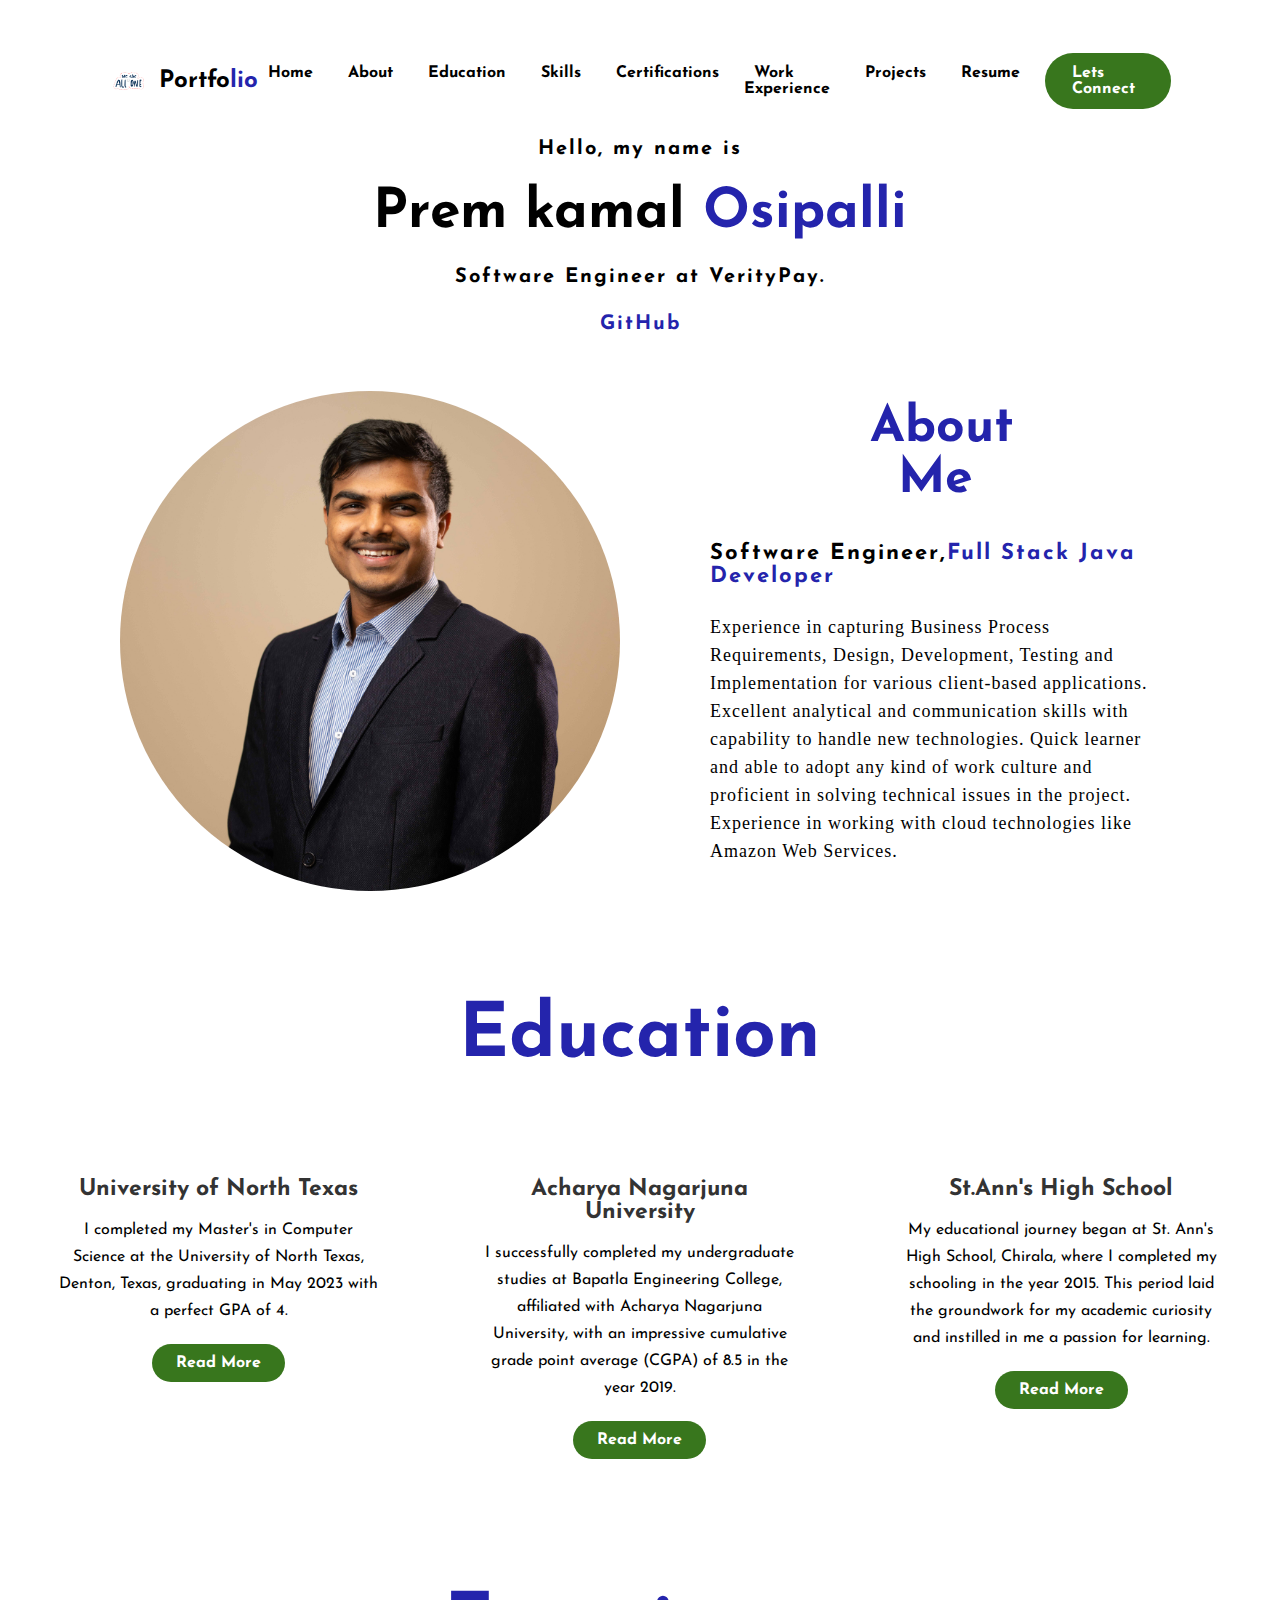
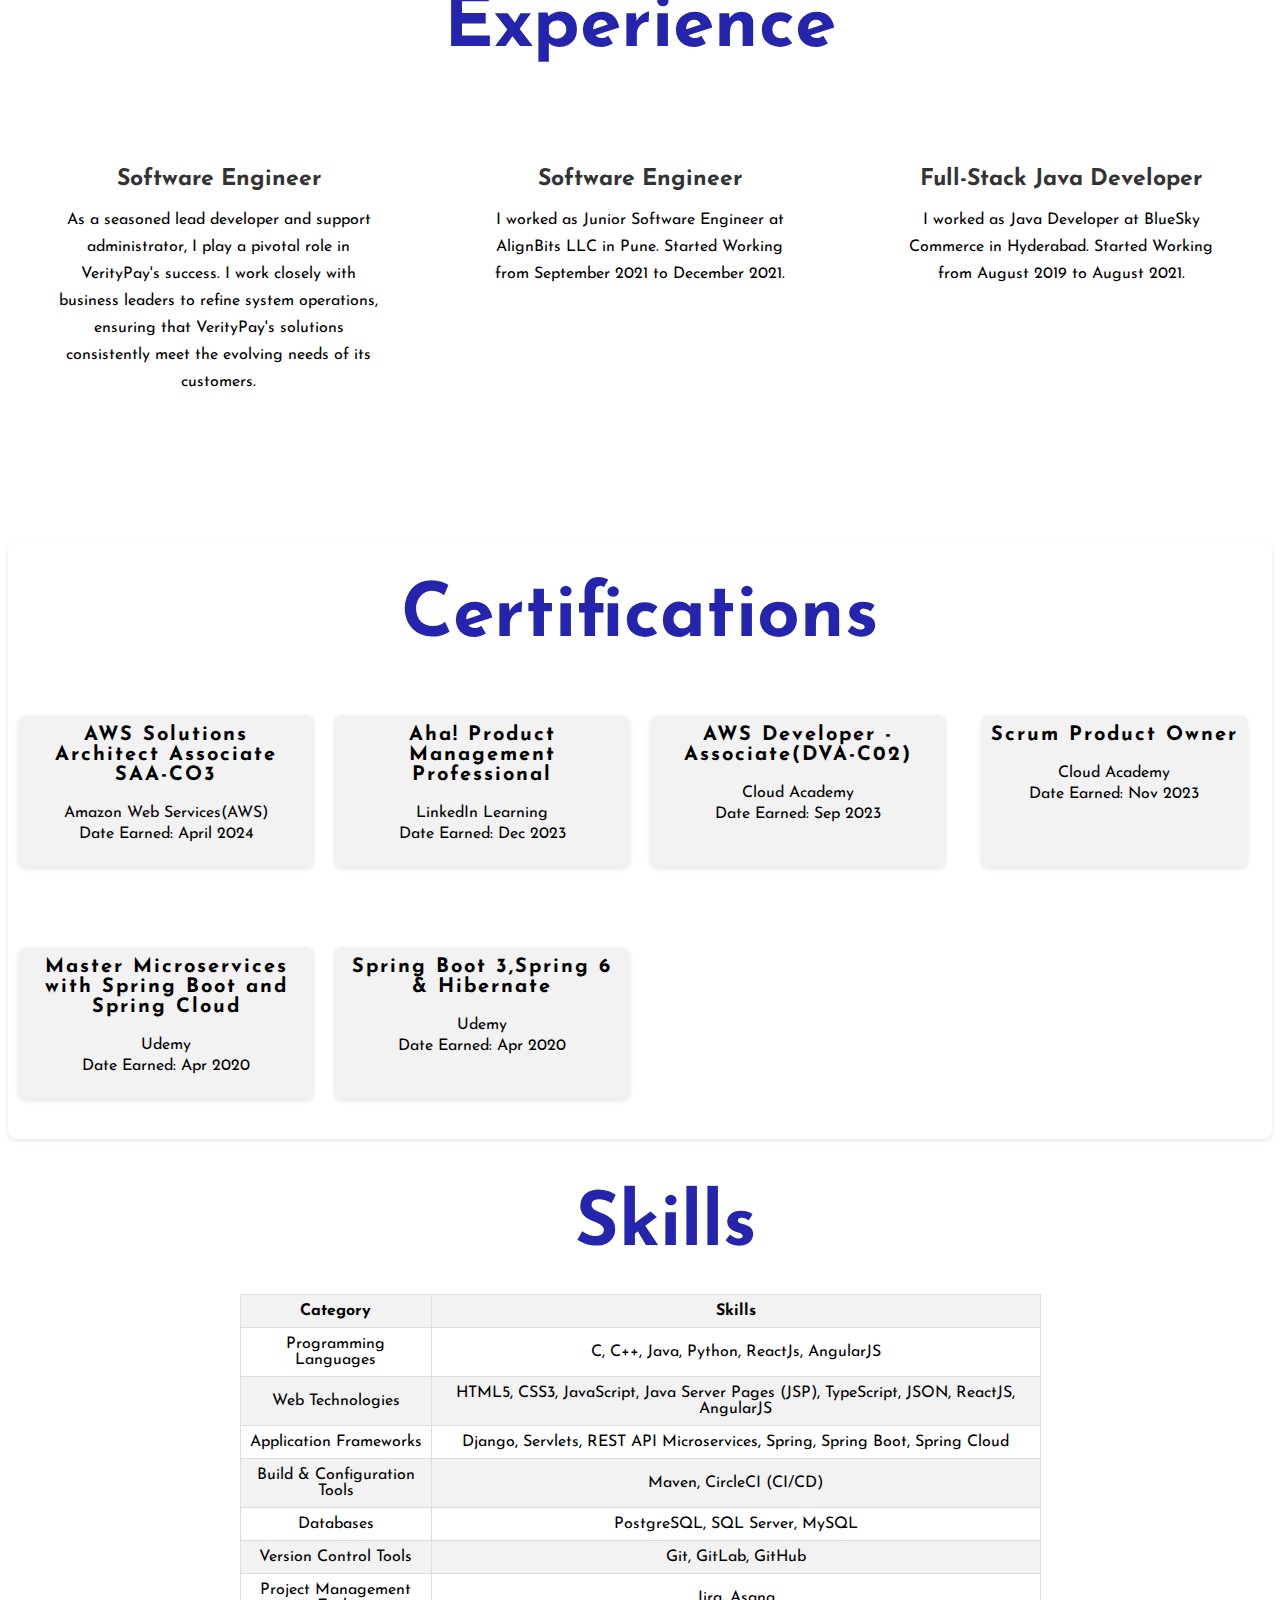
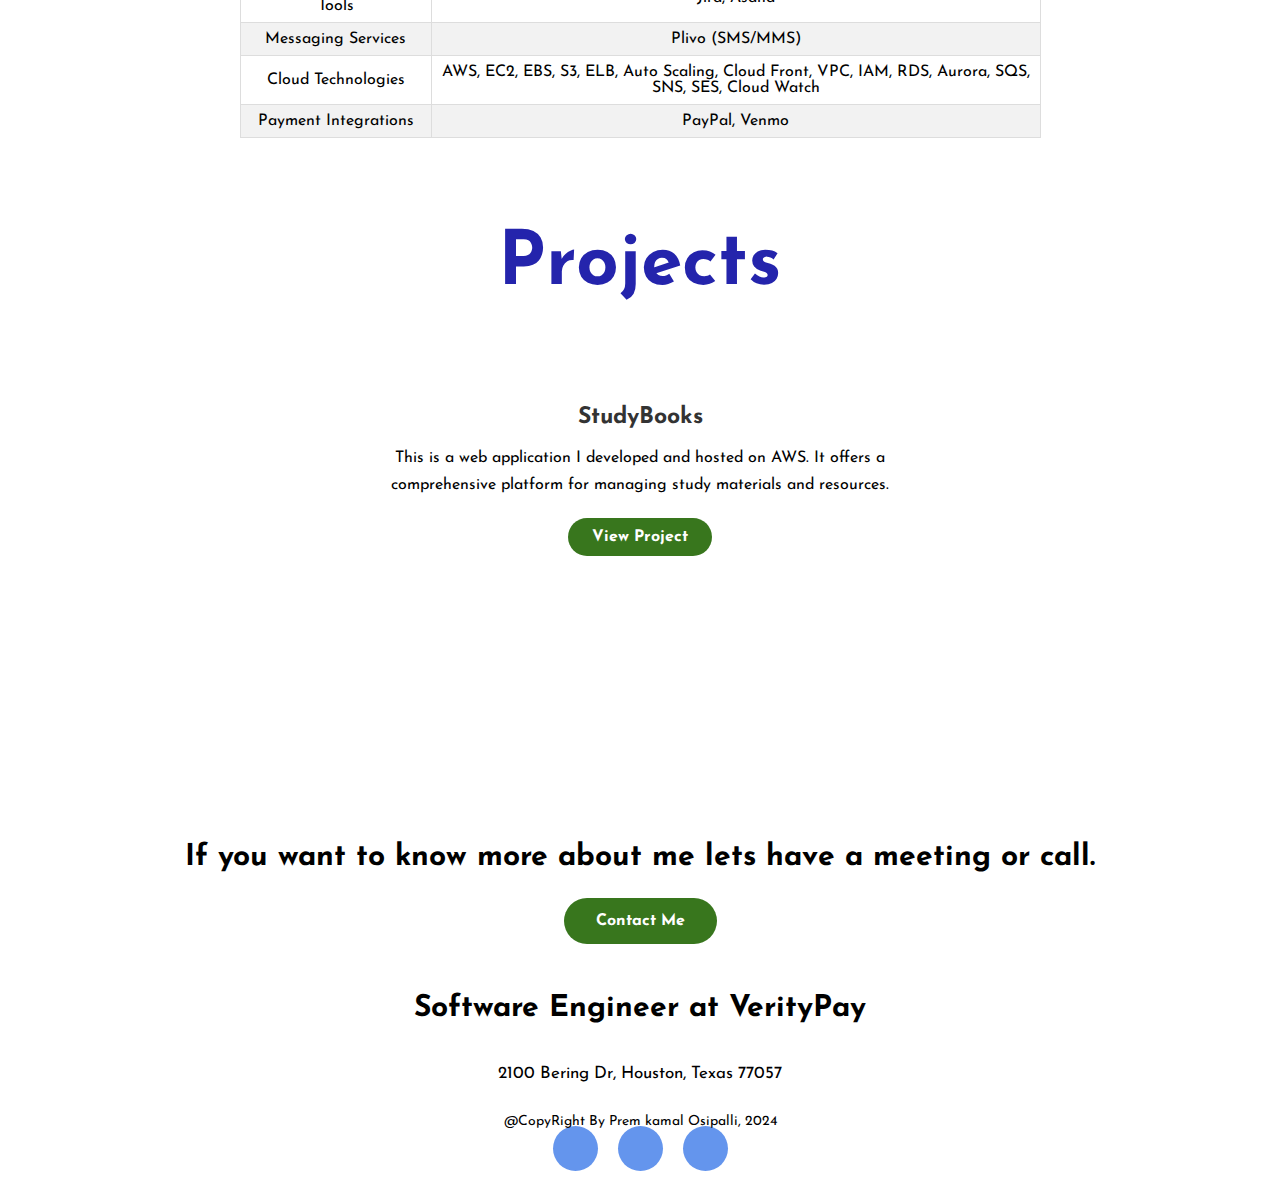
==== index.html @ 5902eac4 "added favicon" ====
<!DOCTYPE html>
<html lang="en">
<head>
	<title>Prem kamal Osipalli</title>

	<!-- Favicon -->
	<link rel="icon" href="img/logo.png" type="image/png">
	<link rel="shortcut icon" href="img/logo.png" type="image/png">

	<link rel="stylesheet" type="text/css" href="css/style.css">

	<link rel="preconnect" href="https://fonts.gstatic.com">
	<link href="https://fonts.googleapis.com/css2?family=Josefin+Sans:ital,wght@0,100;0,200;0,300;0,400;0,500;0,600;0,700;1,100;1,200;1,300;1,400;1,500;1,600;1,700&display=swap" rel="stylesheet">

  	<link rel="stylesheet" href="https://cdnjs.cloudflare.com/ajax/libs/font-awesome/5.15.3/css/all.min.css"
		  integrity="sha512-iBBXm8fW90+nuLcSKlbmrPcLa0OT92xO1BIsZ+ywDWZCvqsWgccV3gFoRBv0z+8dLJgyAHIhR35VZc2oM/gI1w==" crossorigin="anonymous" referrerpolicy="no-referrer" />

</head>
<body>
	<!----hero Section start---->

	<div class="hero">
		<nav>
			<div class="header-title">
				<img src="img/logo.png" alt="Title Image">
				<h1>Portfo<span>lio</span></h1>
			</div>
			<ul>
				<li><a href="index.html">Home</a></li>
				<li><a href="#about">About</a></li>
				<li><a href="#education">Education</a></li>
				<li><a href="#skills">Skills</a></li>
				<li><a href="#certifications">Certifications</a></li>
				<li><a href="#experience">Work Experience</a></li>
				<li><a href="#projects">Projects</a></li>
				<li><a href="https://docs.google.com/document/d/e/2PACX-1vSNhGpsRpwqomhRy18CE_uFZmdYZ64jbVFW6wGqs3sbFKmDa82vbE9Wr8RS0MVE-xoHD0bJN3Q0f5Rb/pub" target="_blank">Resume</a></li>
			</ul>
			<a href="https://www.linkedin.com/in/premkamalosipalli/" class="btn">Lets Connect</a>
		</nav>

		<div class="content">
			<h4>Hello, my name is</h4>
			<h1>Prem kamal <span>Osipalli</span></h1>
			<h4>Software Engineer at VerityPay.</h4>
			<a href="https://github.com/premkamalosipalli" target="_blank" style="text-decoration: none;">
				<h3>GitHub</h3>
			</a>
		</div>
	</div>

	<!----About section start---->
	<section class="about" id="about">
		<div class="main">
			<img src="img/profile.JPG" alt="Profile">
			<div class="about-text">
				<h2>About Me</h2>
				<h5>Software Engineer,<span>Full Stack Java Developer</span></h5>

				<p>
					Experience in capturing Business Process Requirements, Design, Development,
					Testing and Implementation for various client-based applications. Excellent analytical and communication skills with capability to handle new technologies. Quick learner and able to adopt any kind of work culture
					and proficient in solving technical issues in the project. Experience in working with cloud technologies like Amazon Web Services.</p>
			</div>

		</div>
	</section>

	<!-----service section start----------->
	<div class="projects" id="education">
		<div class="title">
			<h2>Education</h2>
		</div>

		<div class="box">
			<div class="card">
				<i class="fas fa-user-graduate"></i>
				<h5>University of North Texas</h5>
				<div class="pra">
					<p>I completed my Master's in Computer Science at the University of North Texas, Denton, Texas, graduating in May 2023 with a perfect GPA of
						4. <p style="text-align: center;">
						<a class="button" href="https://www.linkedin.com/in/premkamalosipalli/">Read More</a>
					</p>
				</div>
			</div>

			<div class="card">
				<i class="fas fa-user-alt"></i>
				<h5>Acharya Nagarjuna University</h5>
				<div class="pra">
					<p>I successfully completed my undergraduate studies at Bapatla Engineering College, affiliated with Acharya Nagarjuna University,
						with an impressive cumulative grade point average (CGPA) of 8.5 in the year 2019.
					<p style="text-align: center;">
						<a class="button" href="https://www.linkedin.com/in/premkamalosipalli/">Read More</a>
					</p>
				</div>
			</div>

				<div class="card">
					<i class="fas fa-child"></i>
					<h5>St.Ann's High School</h5>
					<div class="pra">
						<p>My educational journey began at St. Ann's High School, Chirala, where I completed my schooling in the year 2015.
							This period laid the groundwork for my academic curiosity and instilled in me a passion for learning.
							<p style="text-align: center;">
						<a class="button" href="https://www.linkedin.com/in/premkamalosipalli/">Read More</a>
						</p>
					</div>
				</div>
		</div>
	</div>

	<!-----service section start----------->
	<div class="experience" id="experience">
		<div class="title">
			<h2>Experience</h2>
		</div>

		<div class="box">
			<div class="card">
				<i class="far fa-id-card"></i>
				<h5>Software Engineer</h5>
				<div class="pra">
					<p>
						As a seasoned lead developer and support administrator, I play a pivotal role in VerityPay's success.
						I work closely with business leaders to refine system operations, ensuring that VerityPay's solutions consistently meet the evolving needs of its customers.
					</p>
					<!--					<p style="text-align: center;">-->
					<!--						<a class="button" href="https://www.zaubacorp.com/company/BRICKYARD-DIGITAL-PRIVATE-LIMITED/U74999TG2018FTC124804">Read More</a>-->
					<!--					</p>-->
				</div>
			</div>

			<div class="card">
				<i class="far fa-user"></i>
				<h5>Software Engineer</h5>
				<div class="pra">
					<p>I worked as Junior Software Engineer at AlignBits LLC in Pune.
						Started Working from September 2021 to December 2021.
					</p>
<!--					<p style="text-align: center;">-->
<!--						<a class="button" href="https://alignbits.com/">Read More</a>-->
<!--					</p>-->
				</div>
			</div>
			<div class="card">
				<i class="far fa-id-card"></i>
				<h5> Full-Stack Java Developer</h5>
				<div class="pra">
					<p>
						I worked as Java Developer at BlueSky Commerce in Hyderabad.
						Started Working from August 2019 to August 2021.
					</p>
					<!--					<p style="text-align: center;">-->
					<!--						<a class="button" href="https://www.zaubacorp.com/company/BRICKYARD-DIGITAL-PRIVATE-LIMITED/U74999TG2018FTC124804">Read More</a>-->
					<!--					</p>-->
				</div>
			</div>
		</div>
	</div>

	<section class="certifications-container" id="certifications">
		<h2>Certifications</h2>
		<div class="certifications-grid">
			<div class="certification">
				<a href="https://www.credly.com/badges/03266cc5-e12b-4228-aa96-4a9d57545540/linked_in_profile" target="_blank">
				<h3>AWS Solutions Architect Associate SAA-CO3</h3>
					<p>Amazon Web Services(AWS)</p>
					<p>Date Earned: April 2024</p>
				</a>
			</div>
			<div class="certification">
				<a href="https://www.linkedin.com/learning/certificates/0fda3741a26ce6e74fc571f259fb5386a020b7b15b0cff062d2889248fdcb6f2?u=74650474" target="_blank">
					<h3>Aha! Product Management Professional</h3>
					<p>LinkedIn Learning</p>
					<p>Date Earned: Dec 2023</p>
				</a>
			</div>
			<div class="certification">
				<a href="https://certificates.cloudacademy.com/d09effd19e978322c64b0206b4190a4f943ff145.pdf" target="_blank">
					<h3>AWS Developer - Associate(DVA-C02)</h3>
					<p>Cloud Academy</p>
					<p>Date Earned: Sep 2023</p>
				</a>
			</div>
			<div class="certification">
				<a href="https://certificates.cloudacademy.com/09a522eb16f0c99483efce19dd11f950084cc195.pdf" target="_blank">
					<h3>Scrum Product Owner</h3>
					<p>Cloud Academy</p>
					<p>Date Earned: Nov 2023</p>
				</a>
			</div>
			<div class="certification">
				<a href="https://www.udemy.com/certificate/UC-c48331b7-3760-4ac0-9608-064616dd0974/" target="_blank">
					<h3>Master Microservices with Spring Boot and Spring Cloud</h3>
					<p>Udemy</p>
					<p>Date Earned: Apr 2020</p>
				</a>
			</div>
			<div class="certification">
				<a href="https://www.udemy.com/certificate/UC-4166ab68-10dc-4f08-ae4b-de294502b328/" target="_blank">
					<h3>Spring Boot 3,Spring 6 & Hibernate</h3>
					<p>Udemy</p>
					<p>Date Earned: Apr 2020</p>
				</a>
			</div>
		</div>
	</section>
	<section class="skills-container" id="skills">
		<h2>Skills</h2>
		<table class="skills-table">
			<thead>
			<tr>
				<th>Category</th>
				<th>Skills</th>
			</tr>
			</thead>
			<tbody>
			<tr>
				<td>Programming Languages</td>
				<td>C, C++, Java, Python, ReactJs, AngularJS</td>
			</tr>
			<tr>
				<td>Web Technologies</td>
				<td>HTML5, CSS3, JavaScript, Java Server Pages (JSP), TypeScript, JSON, ReactJS, AngularJS</td>
			</tr>
			<tr>
				<td>Application Frameworks</td>
				<td>Django, Servlets, REST API Microservices, Spring, Spring Boot, Spring Cloud</td>
			</tr>
			<tr>
				<td>Build & Configuration Tools</td>
				<td>Maven, CircleCI (CI/CD)</td>
			</tr>
			<tr>
				<td>Databases</td>
				<td>PostgreSQL, SQL Server, MySQL</td>
			</tr>
			<tr>
				<td>Version Control Tools</td>
				<td>Git, GitLab, GitHub</td>
			</tr>
			<tr>
				<td>Project Management Tools</td>
				<td>Jira, Asana</td>
			</tr>
			<tr>
				<td>Messaging Services</td>
				<td>Plivo (SMS/MMS)</td>
			</tr>
			<tr>
				<td>Cloud Technologies</td>
				<td>AWS, EC2, EBS, S3, ELB, Auto Scaling, Cloud Front, VPC, IAM, RDS, Aurora, SQS, SNS, SES, Cloud Watch</td>
			</tr>
			<tr>
				<td>Payment Integrations</td>
				<td>PayPal, Venmo</td>
			</tr>
			</tbody>
		</table>
	</section>

	<!----Projects section start---->
	<div class="projects" id="projects">
		<div class="title">
			<h2>Projects</h2>
		</div>
		<div class="box">
			<div class="card">
				<i class="fas fa-laptop-code"></i>
				<h5>StudyBooks</h5>
				<div class="pra">
					<p>This is a web application I developed and hosted on AWS. It offers a comprehensive platform for managing study materials and resources.</p>
					<p style="text-align: center;">
						<a class="button" href="https://studybooks.premkamalosipalli.com/" target="_blank">View Project</a>
					</p>
				</div>
			</div>
			<!-- Add more project cards here if needed -->
		</div>
	</div>


	<!------Contact Me------>
	<div class="contact-me" id="contact-me">
		<p>If you want to know more about me lets have a meeting or call.</p>
		<a class="button-two" href="contact-me.html">Contact Me</a>
	</div>

	<!------footer start--------->
	<footer>
		<p>Software Engineer at VerityPay</p>
		<p>2100 Bering Dr, Houston, Texas 77057</p>
		<div class="social">
			<a href="https://www.facebook.com/Kamal.Osipalli/"><i class="fab fa-facebook-f"></i></a>
			<a href="https://www.instagram.com/prem_osipalli/"><i class="fab fa-instagram"></i></a>
			<a href="https://www.linkedin.com/in/premkamalosipalli/"><i class="fab fa-linkedin-in"></i></a>
		</div>
		<p class="end">@CopyRight By Prem kamal Osipalli, 2024</p>
	</footer>
</body>

</html>
---- css/style.css ----
*{
    content: "width=device-width, initial-scale=1.0";
    /*width: 100%;*/
	font-family: 'Josefin Sans', sans-serif;
	box-sizing: content-box;
}
.hero{
	height: 35vh;
	background-color:#FFFFFF;
	width: 100%;
	background-size: cover;
	background-position: center;
}
nav{
	display: flex;
	align-items: center;
	justify-content: space-between;
	padding-top: 45px;
	padding-left: 8%;
	padding-right: 8%;
}
.logo{
	color: #2424ac;
	font-size: 35px;
	letter-spacing: 1px;
	cursor: pointer;
}
/* Style for the logo image */
.logo-image {
	height: 50px; /* Adjust as needed */
	width: auto; /* Maintain aspect ratio */
	margin-right: 20px; /* Space between logo and other elements */
	/* Optional: add border or shadow */
	border-radius: 5px; /* Rounded corners */
}
.header-title {
	display: flex;
	align-items: center;
}
.header-title img {
	height: 40px; /* Adjust as needed */
	margin-right: 10px; /* Space between image and text */
}
.header-title h1 {
	font-size: 24px; /* Adjust as needed */
	margin: 0;
}
span{
	color: #2424ac;
}
nav ul {
   list-style-type: none;
   margin: 0;
   padding: 0;
   display: flex;
 }

 nav ul li {
   margin-right: 15px;
 }

 nav ul li a {
   color: #000000;
   text-decoration: none;
   font-weight: bold;
   text-transform: capitalize;
   padding: 10px;
   border-radius: 5px;
   transition: background-color 0.3s ease;
 }

 nav ul li a:hover {
   background-color: #8fce00; /* Change to your preferred hover color */
 }
.btn{
	background-color:#38761d;
	color: white;
	text-decoration: none;
	border: 2px solid transparent;
	font-weight: bold;
	padding: 10px 25px;
	border-radius: 30px;
	transition: transform .4s; 
}
.btn:hover{
	transform: scale(1.2);
}
.content{
	/*position: absolute;*/
	/*text-align: center;*/
	/*top: 35%;*/
	/*left:30%;*/
	/*transform: translateY(-50%);*/
	color: #2424ac;
	font-size: 75px;
	width: 1130px;
	margin: 30px auto;
	text-align: center;
}
h1{
	color: #000000;
	margin: 20px 1px 20px;
	font-size: 55px;
	text-align: center;
}
h3{
	color: #2424ac;
	letter-spacing: 2px;
	font-size: 20px;
	text-align: center;
}
h4{
	color: #000000;
	letter-spacing: 2px;
	font-size: 20px;
	text-align: center;
}
.newslatter form {
	color: #333; /* Darker text color for better readability */
	font-size: 16px; /* Adjusted font size for readability */
	text-align: center;
	display: flex; /* Use flexbox to align items */
	flex-direction: column; /* Stack items vertically */
	align-items: center; /* Center items horizontally */
	max-width: 600px; /* Limit the width of the form */
	margin: 0 auto; /* Center the form horizontally */
	padding: 20px; /* Add padding inside the form */
	border-radius: 10px; /* Rounded corners for the form */
	background-color: #f9f9f9; /* Light background color for the form */
	box-shadow: 0 0 10px rgba(0, 0, 0, 0.1); /* Subtle shadow for depth */
}

.newslatter form input {
	width: 100%; /* Full width for inputs */
	max-width: 500px; /* Limit the maximum width */
	padding: 12px;
	border: 1px solid #ddd; /* Light border for inputs */
	outline: none;
	border-radius: 5px; /* Rounded corners for inputs */
	margin-bottom: 15px; /* Space between inputs */
	font-size: 16px; /* Consistent font size */
	box-sizing: border-box; /* Include padding and border in element's total width and height */
	transition: border-color 0.3s, box-shadow 0.3s; /* Smooth transitions */
}

.newslatter form input:focus {
	border-color: #38761d; /* Change border color on focus */
	box-shadow: 0 0 8px rgba(0, 0, 0, 0.1); /* Subtle shadow on focus */
}

.newslatter form input[type="submit"] {
	background-color: #38761d; /* Background color for the submit button */
	color: white;
	border: none;
	cursor: pointer;
	padding: 14px;
	border-radius: 5px; /* Rounded corners for the button */
	font-size: 18px; /* Larger font size for the button */
	transition: background-color 0.3s; /* Smooth transition */
}

.newslatter form input[type="submit"]:hover {
	background-color: #2d6a4f; /* Darker background color on hover */
}



.about{
	width: 100%;
	padding: 50px 0;
	background-color: #FFFFFF;
}
.about img{
	height: 500px;
	width: 500px;
	border-radius: 100%;
	object-fit: cover;
}
.about-text{
	width: 450px;
}
.main{
	width: 1130px;
	max-width: 95%;
	margin: 0 auto;
	display: flex;
	align-items: center;
	justify-content: space-around;
}
.about-text h2{
	color: #2424ac;
	font-size: 50px;
	text-transform: capitalize;
	margin-bottom: 20px;
}
.about-text h5{
	color: #000000;
	letter-spacing: 2px;
	font-size: 22px;
	margin-bottom: 25px;
	text-transform: capitalize;
}
.about-text p{
	color: #000000;
	letter-spacing: 1px;
	line-height: 28px;
	font-size: 18px;
	font-family: "Times New Roman", Times, serif;
	margin-bottom: 45px;
}
button{
	background-color:#38761d;
	color: white;
	text-decoration: none;
	border: 2px solid transparent;
	font-weight: bold;
	padding: 13px 30px;
	border-radius: 30px;
	transition: .4s; 
}
button:hover{
	background-color: transparent;
	border: 2px solid #f9004d;
	cursor: pointer;
}

.projects{
	background: #FFFFFF;
	width: 100%;
	padding: 10px 0;
}

.experience{
    background: #FFFFFF;
    width: 100%;
    padding: 10px 0;
}
.title h2{
	color: #2424ac;
	font-size: 75px;
	width: 1130px;
	margin: 30px auto;
	text-align: center;
}
.box{
	display: flex;
	justify-content: center;
	background: #FFFFFF;
	align-items: center;
	min-height: 200px;
}
.card{
	height: 365px;
	width: 500px;
	padding: 20px 35px;
	background: #FFFFFF;
	border-radius: 20px;
	margin: 15px;
	position: relative;
	overflow: hidden;
	text-align: center;
}
.card i{
	font-size: 50px;
	display: block;
	text-align: center;
	margin: 25px 0;
	color: #333333;

}
h5{
	color: #333333;
	font-size: 23px;
	margin-bottom: 15px;
}
.pra p{
	color: #000000;
	font-size: 16px;
	line-height: 27px;
	margin-bottom: 25px;
}
.card .button{
	background-color:#38761d;
	color: white;
	text-decoration: none;
	border: 2px solid transparent;
	font-weight: bold;
	padding: 9px 22px;
	border-radius: 30px;
	transition: .4s; 
}
.card .button:hover{
	background-color: transparent;
	border: 2px solid #f9004d;
	cursor: pointer;
}

.certifications-container {
	padding: 10px;
	background-color: #FFFFFF;
	border-radius: 8px;
	box-shadow: 0 2px 4px rgba(0, 0, 0, 0.1);
	margin-bottom: 30px;
}

.certifications-container h2 {
	color: #2424ac;
	font-size: 75px;
	width: 530px;
	margin: 30px auto;
	text-align: center;
}
.certification a {
	text-decoration: none; /* Remove underline */
	color: #333; /* Change text color */
	display: block; /* Make the entire block clickable */
	padding-bottom: 10px; /* Add spacing between certifications */
}

.certifications-grid {
	display: grid;
	grid-template-columns: repeat(auto-fill, minmax(250px, 1fr));
	gap: 20px;
}

.certification {
	background-color: #f2f2f2;
	border-radius: 8px;
	box-shadow: 0 2px 4px rgba(0, 0, 0, 0.1);
	padding: 10px;
	margin: 30px auto;
	text-align: center;
}

.certification h3 {
	margin-top: 0;
	color: #000000;
	font-size: 20px;
	font-weight: bold;
}

.certification p {
	margin: 5px 0;
	color: #000000;
}



/*.skills-container {*/
/*    max-width: 800px;*/
/*    margin: 50px auto;*/
/*    text-align: center;*/
/*}*/

h2 {
	color: #2424ac;
	font-size: 75px;
	width: 130px;
	margin: 30px auto;
	text-align: center;
}

/*.skills-list {*/
/*    list-style-type: none;*/
/*    padding: 0;*/
/*    display: flex;*/
/*    flex-wrap: wrap;*/
/*    justify-content: center;*/
/*}*/

/*.skills-list li {*/
/*    background-color: #f2f2f2;*/
/*    border-radius: 5px;*/
/*    padding: 10px;*/
/*    margin: 5px;*/
/*    font-size: 16px;*/
/*    color: #333333;*/
/*}*/

.skills-container {
	max-width: 800px;
	margin: 50px auto;
	text-align: center;
}

.skills-table {
	width: 100%;
	border-collapse: collapse;
}

.skills-table th,
.skills-table td {
	padding: 8px;
	border: 1px solid #dddddd;
}

.skills-table th {
	background-color: #f2f2f2;
	font-weight: bold;
}

.skills-table tr:nth-child(even) {
	background-color: #f2f2f2;
}



.contact-me{
	width: 100%;
	height: 200px;
	background: #FFFFFF;
	display: flex;
	align-items: center;
	flex-direction: column;
	justify-content: center;
}
.contact-me p{
	color: #000000;
	font-size: 30px;
	font-weight: bold;
	margin-bottom: 25px;
}
.contact-me .button-two{
	background-color:#38761d;
	color: white;
	text-decoration: none;
	border: 2px solid transparent;
	font-weight: bold;
	padding: 13px 30px;
	border-radius: 30px;
	transition: .4s; 
}
.contact-me .button-two:hover{
	background-color: transparent;
	border: 2px solid #f9004d;
	cursor: pointer;
}
footer{
	position: relative;
	width: 100%;
	height: 200px;
	background: #FFFFFF;
	display: flex;
	flex-direction: column;
	align-items: center;
	justify-content: center;
}
footer p:nth-child(1){
	font-size: 30px;
	color: #000000;
	margin-bottom: 20px;
	font-weight: bold;
}
footer p:nth-child(2){
	color: #000000;
	font-size: 17px;
	width: 500px;
	text-align: center;
	line-height: 26px;
}
.social{
	display: flex;
}
.social a{
	width: 45px;
	height: 45px;
	display: flex;
	align-items: center;
	justify-content: center;
	background:  cornflowerblue;
	border-radius: 50%;
	margin: 22px 10px;
	color: white;
	text-decoration: none;
	font-size: 20px;
}
.social a:hover{
	transform: scale(1.3);
	transition: .3s;
}
.end{
	position: absolute;
	color:#000000;
	bottom: 35px;
	font-size: 14px; 
}
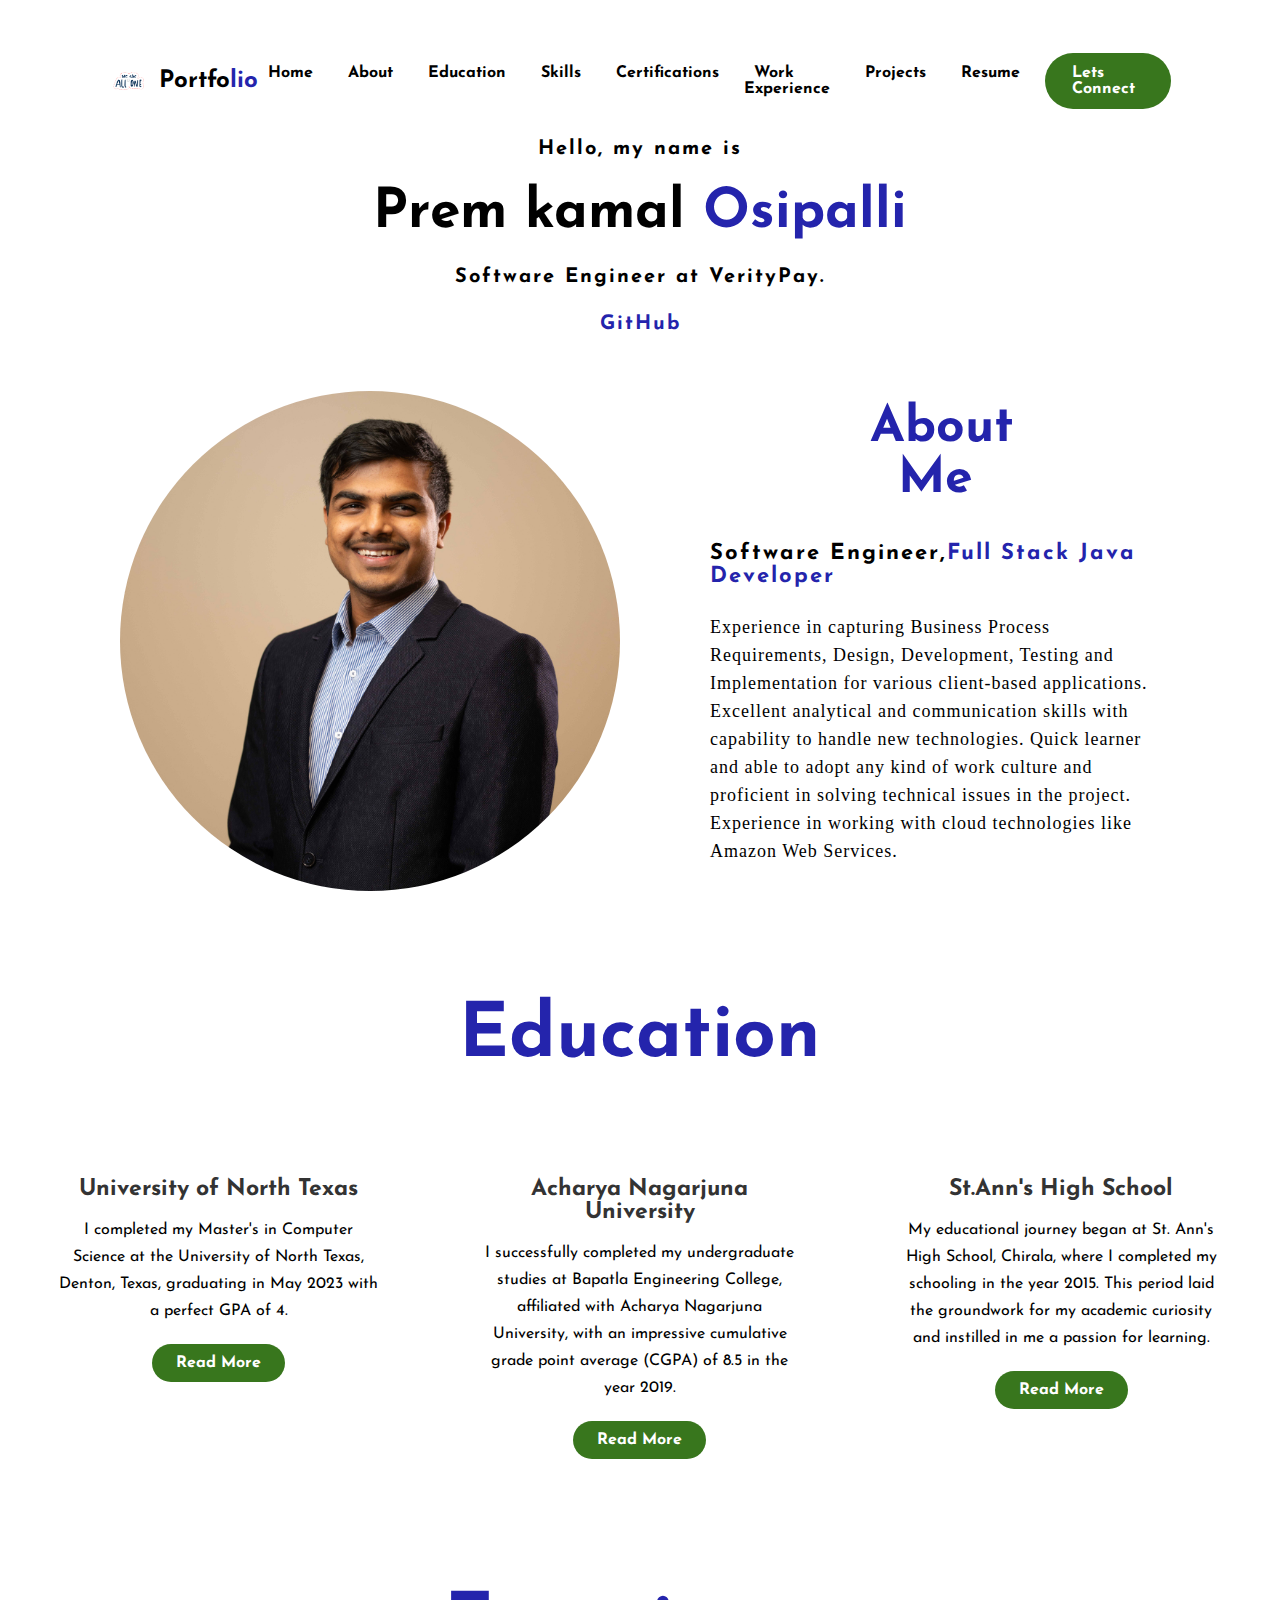
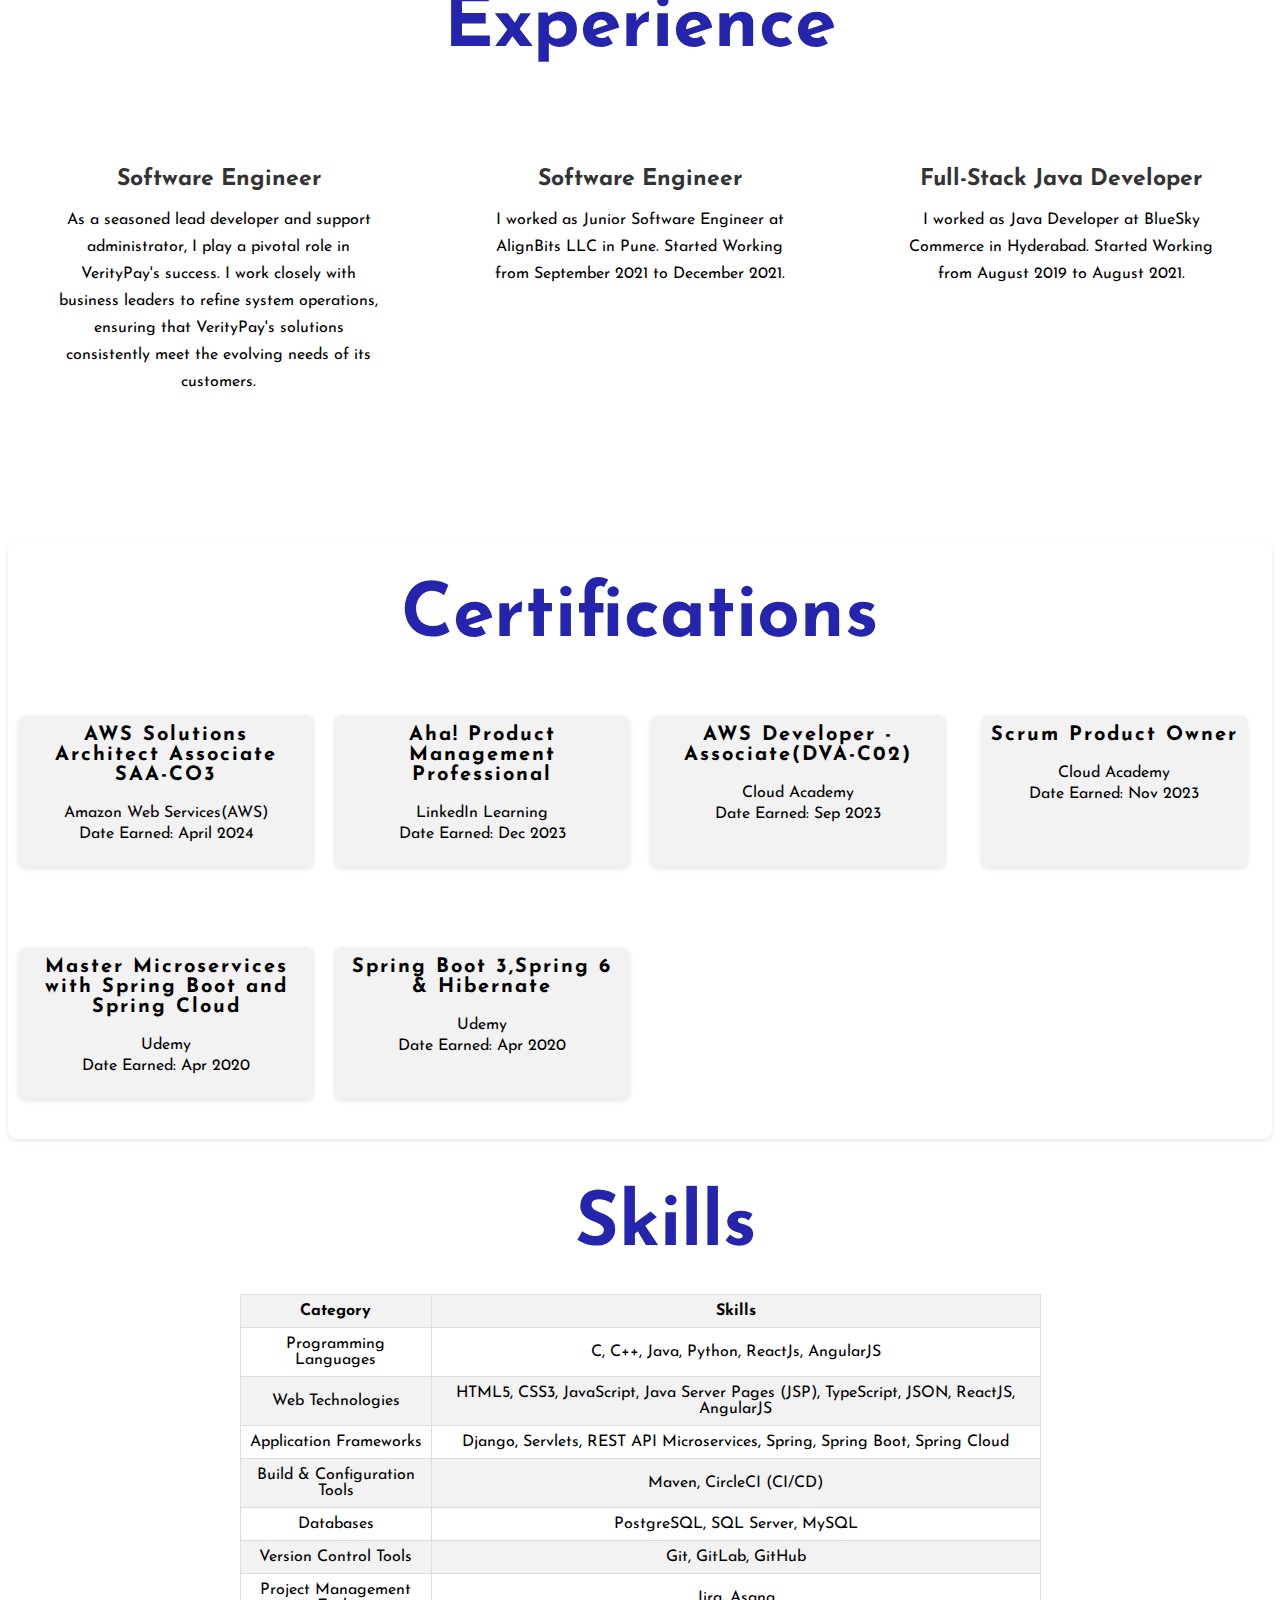
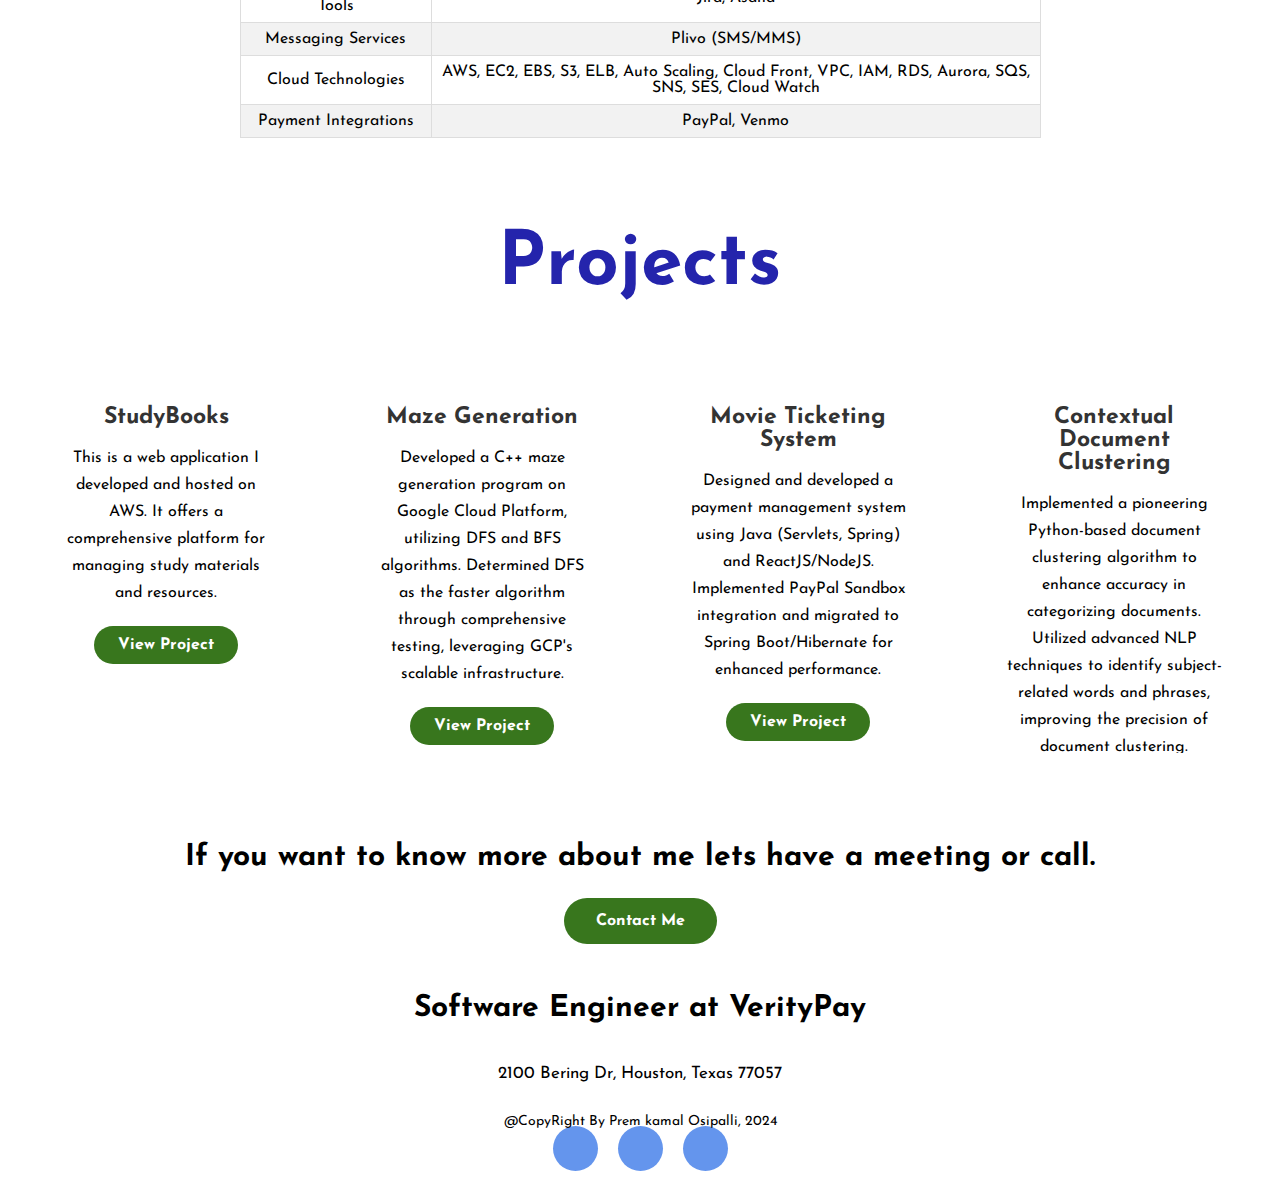
==== commit adce145c: "added new projects" ====
--- a/index.html
+++ b/index.html
@@ -22,7 +22,7 @@
 	<div class="hero">
 		<nav>
 			<div class="header-title">
-				<img src="img/logo.png" alt="Title Image">
+				<img src="img/logo.png" alt="Title Image" id="logo-image">
 				<h1>Portfo<span>lio</span></h1>
 			</div>
 			<ul>
@@ -275,7 +275,43 @@
 					</p>
 				</div>
 			</div>
-			<!-- Add more project cards here if needed -->
+
+
+			<!-- Maze Generation Project -->
+			<div class="card">
+				<i class="fas fa-brain"></i>
+				<h5>Maze Generation</h5>
+				<div class="pra">
+					<p>Developed a C++ maze generation program on Google Cloud Platform, utilizing DFS and BFS algorithms. Determined DFS as the faster algorithm through comprehensive testing, leveraging GCP's scalable infrastructure.</p>
+					<p style="text-align: center;">
+						<a class="button" href="https://github.com/premkamalosipalli/maze-generation" target="_blank">View Project</a>
+					</p>
+				</div>
+			</div>
+
+			<!-- Movie Ticketing System Project -->
+			<div class="card">
+				<i class="fas fa-ticket-alt"></i>
+				<h5>Movie Ticketing System</h5>
+				<div class="pra">
+					<p>Designed and developed a payment management system using Java (Servlets, Spring) and ReactJS/NodeJS. Implemented PayPal Sandbox integration and migrated to Spring Boot/Hibernate for enhanced performance.</p>
+					<p style="text-align: center;">
+						<a class="button" href="https://github.com/premkamalosipalli/movie-ticketing-system" target="_blank">View Project</a>
+					</p>
+				</div>
+			</div>
+
+			<!-- Contextual Document Clustering Project -->
+			<div class="card">
+				<i class="fas fa-file-alt"></i>
+				<h5>Contextual Document Clustering</h5>
+				<div class="pra">
+					<p>Implemented a pioneering Python-based document clustering algorithm to enhance accuracy in categorizing documents. Utilized advanced NLP techniques to identify subject-related words and phrases, improving the precision of document clustering.</p>
+					<p style="text-align: center;">
+						<a class="button" href="https://github.com/premkamalosipalli/contextual-document-clustering" target="_blank">View Project</a>
+					</p>
+				</div>
+			</div>
 		</div>
 	</div>
 
--- a/css/style.css
+++ b/css/style.css
@@ -29,7 +29,7 @@
 .logo-image {
 	height: 50px; /* Adjust as needed */
 	width: auto; /* Maintain aspect ratio */
-	margin-right: 20px; /* Space between logo and other elements */
+	margin-right: 20px;
 	/* Optional: add border or shadow */
 	border-radius: 5px; /* Rounded corners */
 }
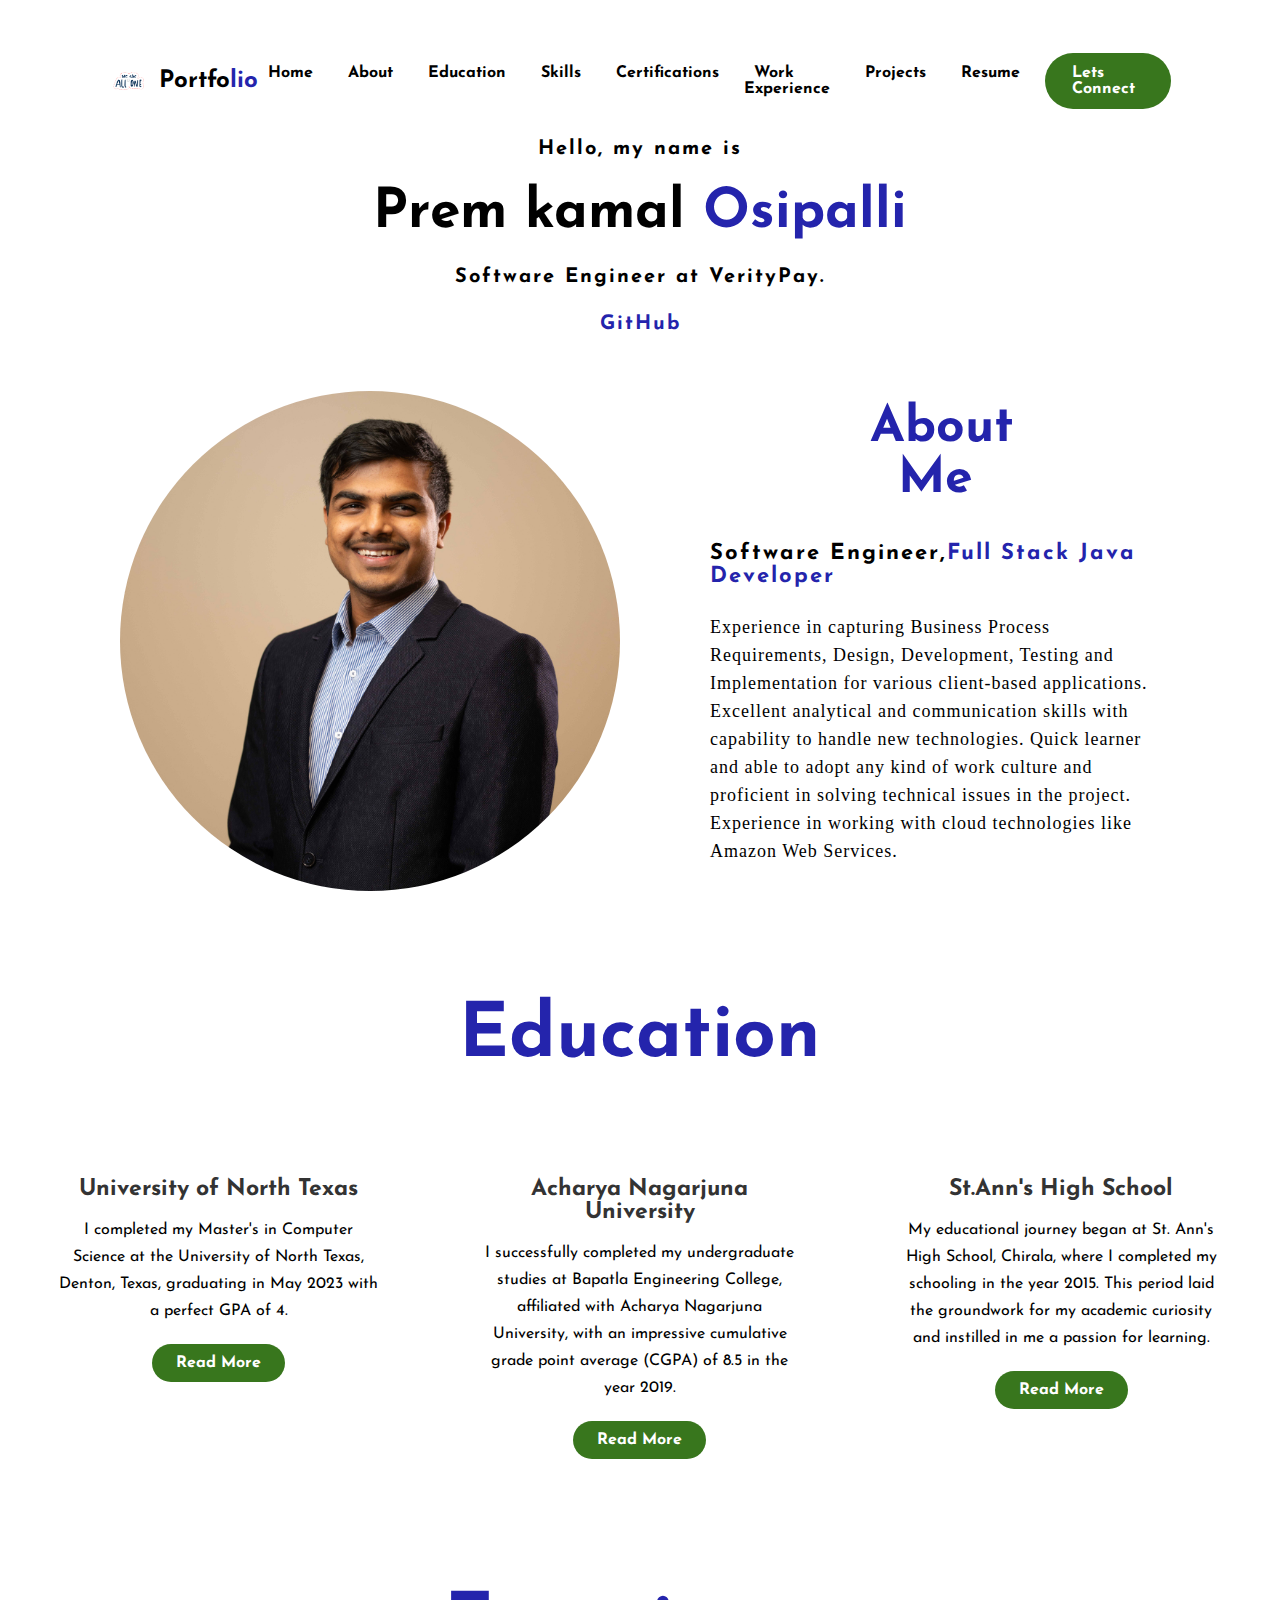
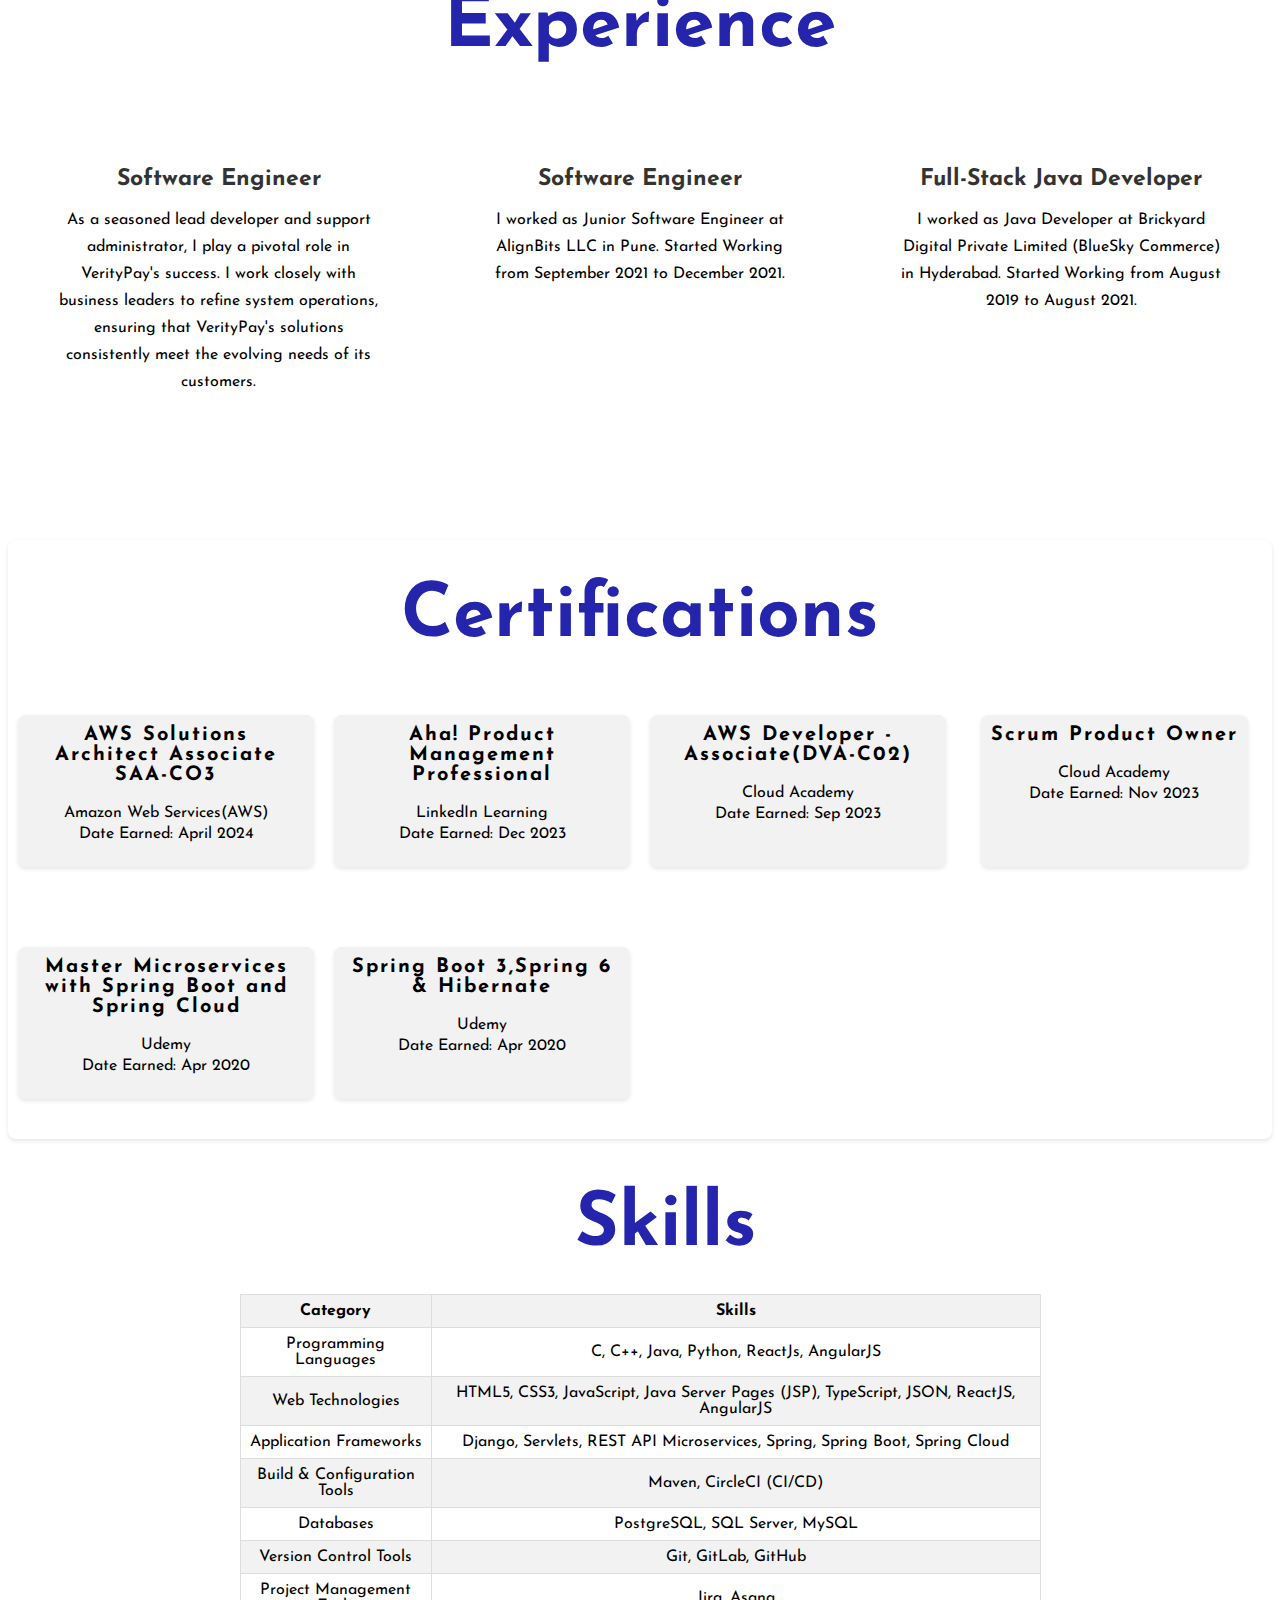
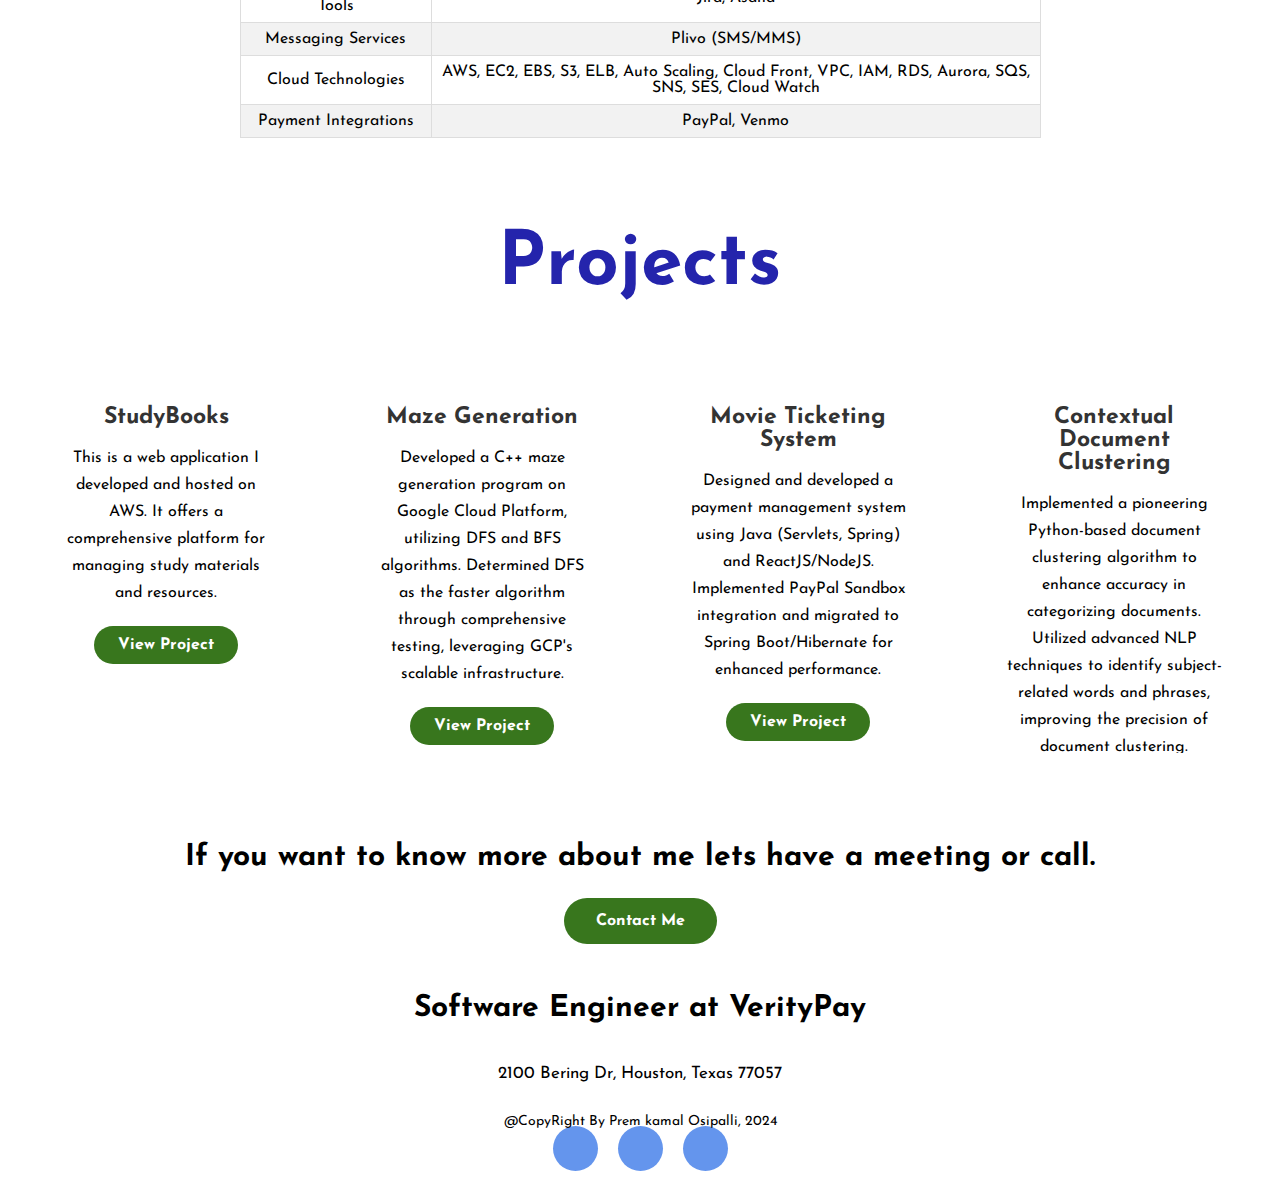
==== commit 3753c35f: "updated company name" ====
--- a/index.html
+++ b/index.html
@@ -14,6 +14,28 @@
 
   	<link rel="stylesheet" href="https://cdnjs.cloudflare.com/ajax/libs/font-awesome/5.15.3/css/all.min.css"
 		  integrity="sha512-iBBXm8fW90+nuLcSKlbmrPcLa0OT92xO1BIsZ+ywDWZCvqsWgccV3gFoRBv0z+8dLJgyAHIhR35VZc2oM/gI1w==" crossorigin="anonymous" referrerpolicy="no-referrer" />
+
+	<script>
+		// Disable right-click
+		document.addEventListener('contextmenu', event => event.preventDefault());
+
+		// Disable left-click
+		document.addEventListener('mousedown', function(event) {
+			if (event.button === 0) { // 0 is the left mouse button
+				event.preventDefault();
+			}
+		});
+
+		// Disable certain key combinations (like F12, Ctrl+Shift+I, etc.)
+		document.addEventListener('keydown', function(event) {
+			if (event.keyCode == 123) { // F12
+				event.preventDefault();
+			}
+			if (event.ctrlKey && event.shiftKey && (event.keyCode == 73 || event.keyCode == 74)) { // Ctrl+Shift+I/J
+				event.preventDefault();
+			}
+		});
+	</script>
 
 </head>
 <body>
@@ -33,7 +55,7 @@
 				<li><a href="#certifications">Certifications</a></li>
 				<li><a href="#experience">Work Experience</a></li>
 				<li><a href="#projects">Projects</a></li>
-				<li><a href="https://docs.google.com/document/d/e/2PACX-1vSNhGpsRpwqomhRy18CE_uFZmdYZ64jbVFW6wGqs3sbFKmDa82vbE9Wr8RS0MVE-xoHD0bJN3Q0f5Rb/pub" target="_blank">Resume</a></li>
+				<li><a href="resume.html" target="_blank">Resume</a></li>
 			</ul>
 			<a href="https://www.linkedin.com/in/premkamalosipalli/" class="btn">Lets Connect</a>
 		</nav>
@@ -147,7 +169,7 @@
 				<h5> Full-Stack Java Developer</h5>
 				<div class="pra">
 					<p>
-						I worked as Java Developer at BlueSky Commerce in Hyderabad.
+						I worked as Java Developer at Brickyard Digital Private Limited (BlueSky Commerce) in Hyderabad.
 						Started Working from August 2019 to August 2021.
 					</p>
 					<!--					<p style="text-align: center;">-->
@@ -271,7 +293,7 @@
 				<div class="pra">
 					<p>This is a web application I developed and hosted on AWS. It offers a comprehensive platform for managing study materials and resources.</p>
 					<p style="text-align: center;">
-						<a class="button" href="https://studybooks.premkamalosipalli.com/" target="_blank">View Project</a>
+						<a class="button" href="https://github.com/premkamalosipalli/studybooks" target="_blank">View Project</a>
 					</p>
 				</div>
 			</div>
@@ -284,7 +306,7 @@
 				<div class="pra">
 					<p>Developed a C++ maze generation program on Google Cloud Platform, utilizing DFS and BFS algorithms. Determined DFS as the faster algorithm through comprehensive testing, leveraging GCP's scalable infrastructure.</p>
 					<p style="text-align: center;">
-						<a class="button" href="https://github.com/premkamalosipalli/maze-generation" target="_blank">View Project</a>
+						<a class="button" href="https://github.com/premkamalosipalli/Maze_Solver.git" target="_blank">View Project</a>
 					</p>
 				</div>
 			</div>
@@ -296,7 +318,7 @@
 				<div class="pra">
 					<p>Designed and developed a payment management system using Java (Servlets, Spring) and ReactJS/NodeJS. Implemented PayPal Sandbox integration and migrated to Spring Boot/Hibernate for enhanced performance.</p>
 					<p style="text-align: center;">
-						<a class="button" href="https://github.com/premkamalosipalli/movie-ticketing-system" target="_blank">View Project</a>
+						<a class="button" href="https://github.com/premkamalosipalli/Movie-Booking-System.git" target="_blank">View Project</a>
 					</p>
 				</div>
 			</div>
@@ -308,7 +330,7 @@
 				<div class="pra">
 					<p>Implemented a pioneering Python-based document clustering algorithm to enhance accuracy in categorizing documents. Utilized advanced NLP techniques to identify subject-related words and phrases, improving the precision of document clustering.</p>
 					<p style="text-align: center;">
-						<a class="button" href="https://github.com/premkamalosipalli/contextual-document-clustering" target="_blank">View Project</a>
+						<a class="button" href="https://github.com/premkamalosipalli" target="_blank">View Project</a>
 					</p>
 				</div>
 			</div>
